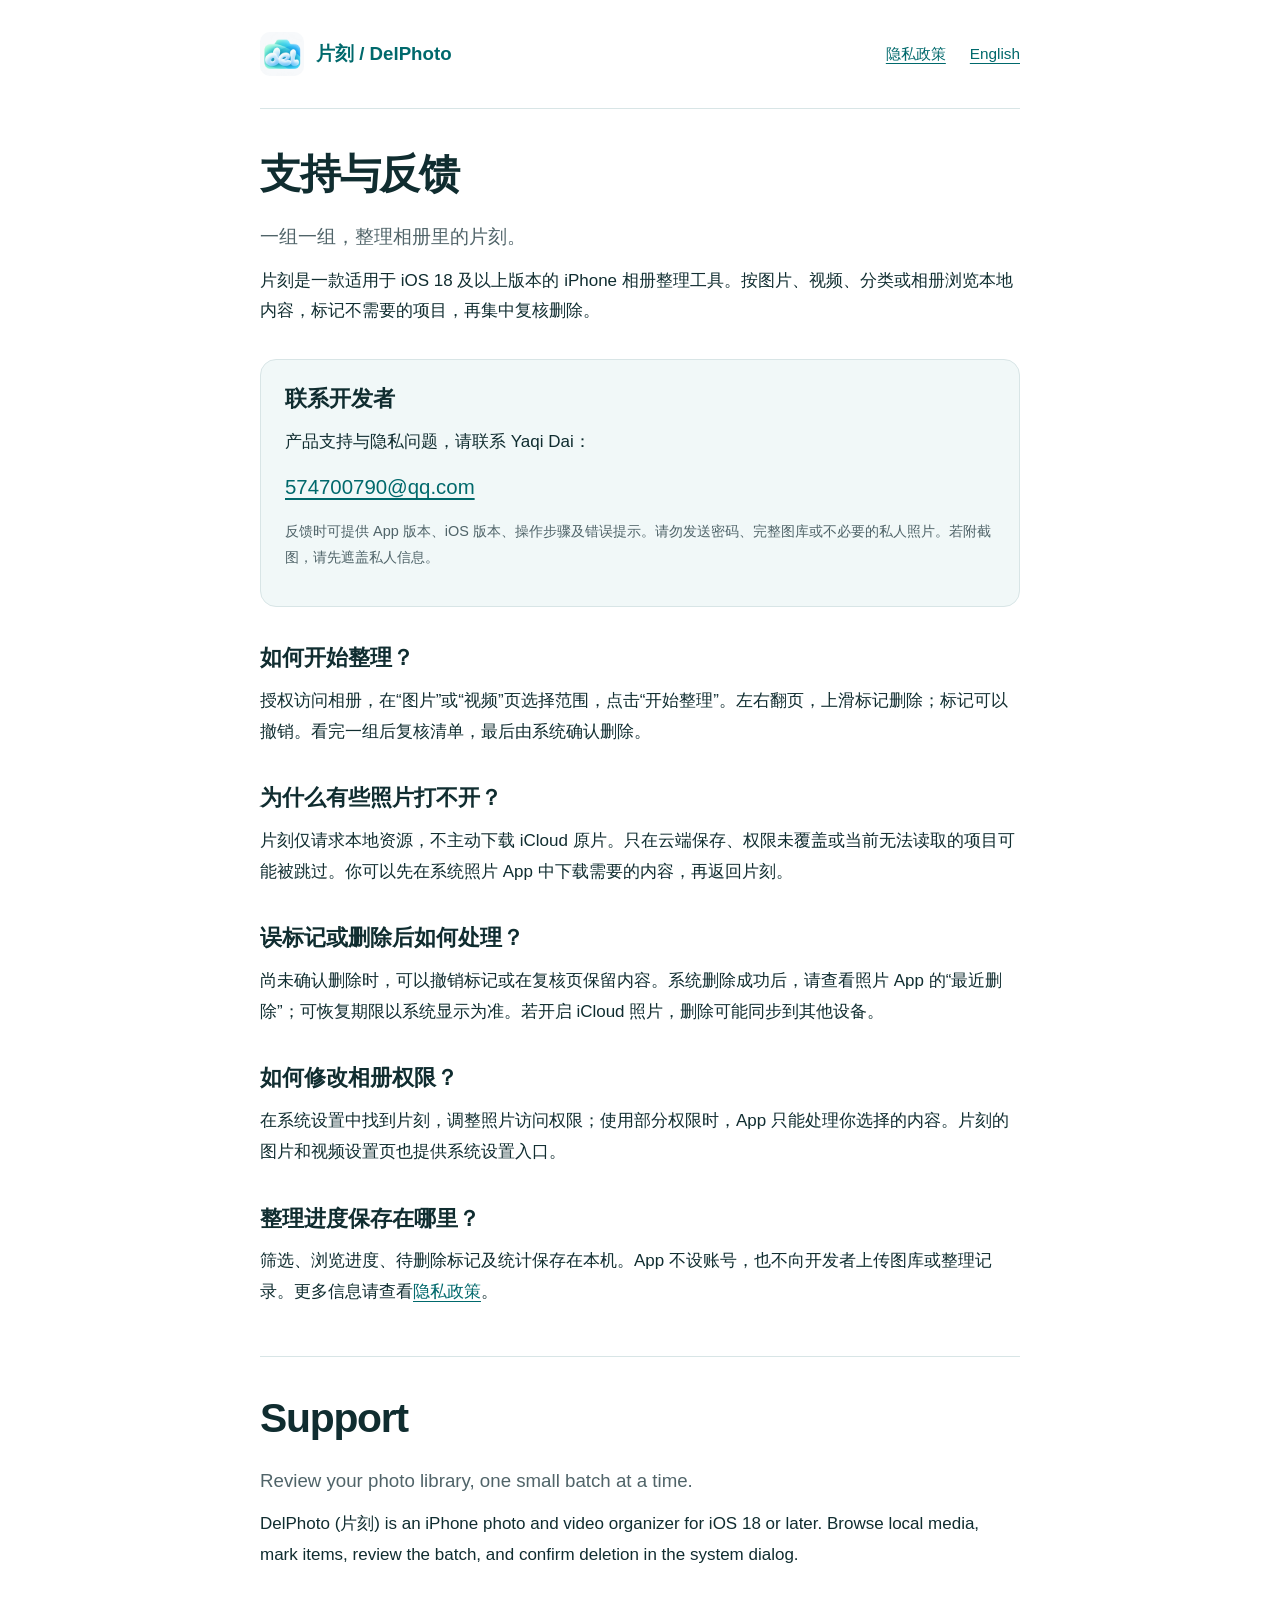
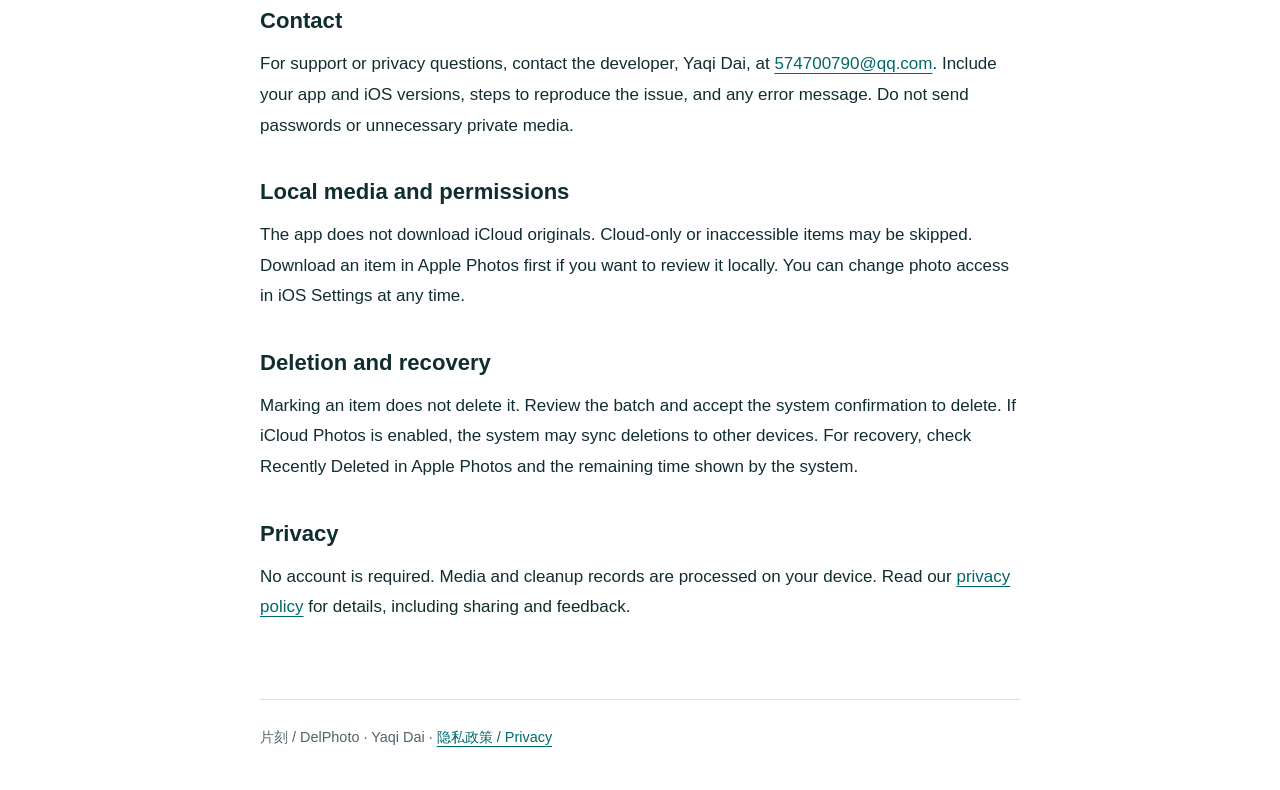
==== index.html @ 1871539f "Publish DelPhoto support and privacy pages" ====
<!doctype html>
<html lang="zh-CN"><head><meta charset="utf-8"><meta name="viewport" content="width=device-width,initial-scale=1"><title>片刻 · 支持与反馈</title><meta name="description" content="片刻（DelPhoto）iPhone 相册整理 App 的使用帮助、支持联系方式与隐私政策。"><link rel="icon" href="icon.png"><link rel="stylesheet" href="style.css"></head><body>
<header><a class="brand" href="./"><img src="icon.png" alt="">片刻 / DelPhoto</a><nav aria-label="页面导航"><a href="privacy.html">隐私政策</a><a href="#english" lang="en">English</a></nav></header>
<main><h1>支持与反馈</h1><p class="lead">一组一组，整理相册里的片刻。</p><p>片刻是一款适用于 iOS 18 及以上版本的 iPhone 相册整理工具。按图片、视频、分类或相册浏览本地内容，标记不需要的项目，再集中复核删除。</p>
<section class="contact"><h2>联系开发者</h2><p>产品支持与隐私问题，请联系 Yaqi Dai：</p><a class="email" href="mailto:574700790@qq.com">574700790@qq.com</a><p class="meta">反馈时可提供 App 版本、iOS 版本、操作步骤及错误提示。请勿发送密码、完整图库或不必要的私人照片。若附截图，请先遮盖私人信息。</p></section>
<h2>如何开始整理？</h2><p>授权访问相册，在“图片”或“视频”页选择范围，点击“开始整理”。左右翻页，上滑标记删除；标记可以撤销。看完一组后复核清单，最后由系统确认删除。</p>
<h2>为什么有些照片打不开？</h2><p>片刻仅请求本地资源，不主动下载 iCloud 原片。只在云端保存、权限未覆盖或当前无法读取的项目可能被跳过。你可以先在系统照片 App 中下载需要的内容，再返回片刻。</p>
<h2>误标记或删除后如何处理？</h2><p>尚未确认删除时，可以撤销标记或在复核页保留内容。系统删除成功后，请查看照片 App 的“最近删除”；可恢复期限以系统显示为准。若开启 iCloud 照片，删除可能同步到其他设备。</p>
<h2>如何修改相册权限？</h2><p>在系统设置中找到片刻，调整照片访问权限；使用部分权限时，App 只能处理你选择的内容。片刻的图片和视频设置页也提供系统设置入口。</p>
<h2>整理进度保存在哪里？</h2><p>筛选、浏览进度、待删除标记及统计保存在本机。App 不设账号，也不向开发者上传图库或整理记录。更多信息请查看<a href="privacy.html">隐私政策</a>。</p>
<section id="english" class="english" lang="en"><h1>Support</h1><p class="lead">Review your photo library, one small batch at a time.</p><p>DelPhoto (片刻) is an iPhone photo and video organizer for iOS 18 or later. Browse local media, mark items, review the batch, and confirm deletion in the system dialog.</p><h2>Contact</h2><p>For support or privacy questions, contact the developer, Yaqi Dai, at <a href="mailto:574700790@qq.com">574700790@qq.com</a>. Include your app and iOS versions, steps to reproduce the issue, and any error message. Do not send passwords or unnecessary private media.</p><h2>Local media and permissions</h2><p>The app does not download iCloud originals. Cloud-only or inaccessible items may be skipped. Download an item in Apple Photos first if you want to review it locally. You can change photo access in iOS Settings at any time.</p><h2>Deletion and recovery</h2><p>Marking an item does not delete it. Review the batch and accept the system confirmation to delete. If iCloud Photos is enabled, the system may sync deletions to other devices. For recovery, check Recently Deleted in Apple Photos and the remaining time shown by the system.</p><h2>Privacy</h2><p>No account is required. Media and cleanup records are processed on your device. Read our <a href="privacy.html#english">privacy policy</a> for details, including sharing and feedback.</p></section></main>
<footer>片刻 / DelPhoto · Yaqi Dai · <a href="privacy.html">隐私政策 / Privacy</a></footer></body></html>
---- style.css ----
:root{color-scheme:light dark;--ink:#102d30;--muted:#506469;--bg:#fff;--line:#d8e5e6;--accent:#00696c;--surface:#f1f8f8;font-family:-apple-system,BlinkMacSystemFont,"Segoe UI",sans-serif;font-size:17px;line-height:1.8}*{box-sizing:border-box}body{margin:0;background:var(--bg);color:var(--ink)}a{color:var(--accent);text-underline-offset:4px}a:hover{text-decoration-thickness:2px}a:focus-visible{outline:3px solid var(--accent);outline-offset:5px}header,main,footer{width:min(100% - 40px,760px);margin:auto}header{padding:32px 0;border-bottom:1px solid var(--line);display:flex;align-items:center;justify-content:space-between;gap:24px;flex-wrap:wrap}.brand{display:flex;gap:12px;align-items:center;text-decoration:none;font-weight:650;font-size:1.1rem}.brand img{width:44px;height:44px;border-radius:10px}nav{display:flex;gap:24px;font-size:.9rem}main{padding:40px 0 64px}h1{font-size:2.4rem;line-height:1.25;letter-spacing:-.03em;margin:0 0 20px}h2{font-size:1.3rem;line-height:1.4;margin:36px 0 12px}p{margin:12px 0}.lead{font-size:1.1rem;color:var(--muted)}.contact{background:var(--surface);border:1px solid var(--line);padding:24px;border-radius:16px;margin:32px 0}.contact h2{margin-top:0}.email{font-size:1.2rem;overflow-wrap:anywhere}.meta,footer{font-size:.85rem;color:var(--muted)}.english{border-top:1px solid var(--line);padding-top:36px;margin-top:48px}footer{border-top:1px solid var(--line);padding:24px 0 40px}li{margin:8px 0}@media(max-width:480px){h1{font-size:2rem}header{padding:24px 0}nav{gap:18px}}@media(prefers-color-scheme:dark){:root{--ink:#e9f3f3;--muted:#b1c3c5;--bg:#112326;--line:#355155;--accent:#78dcd7;--surface:#1b3438}}
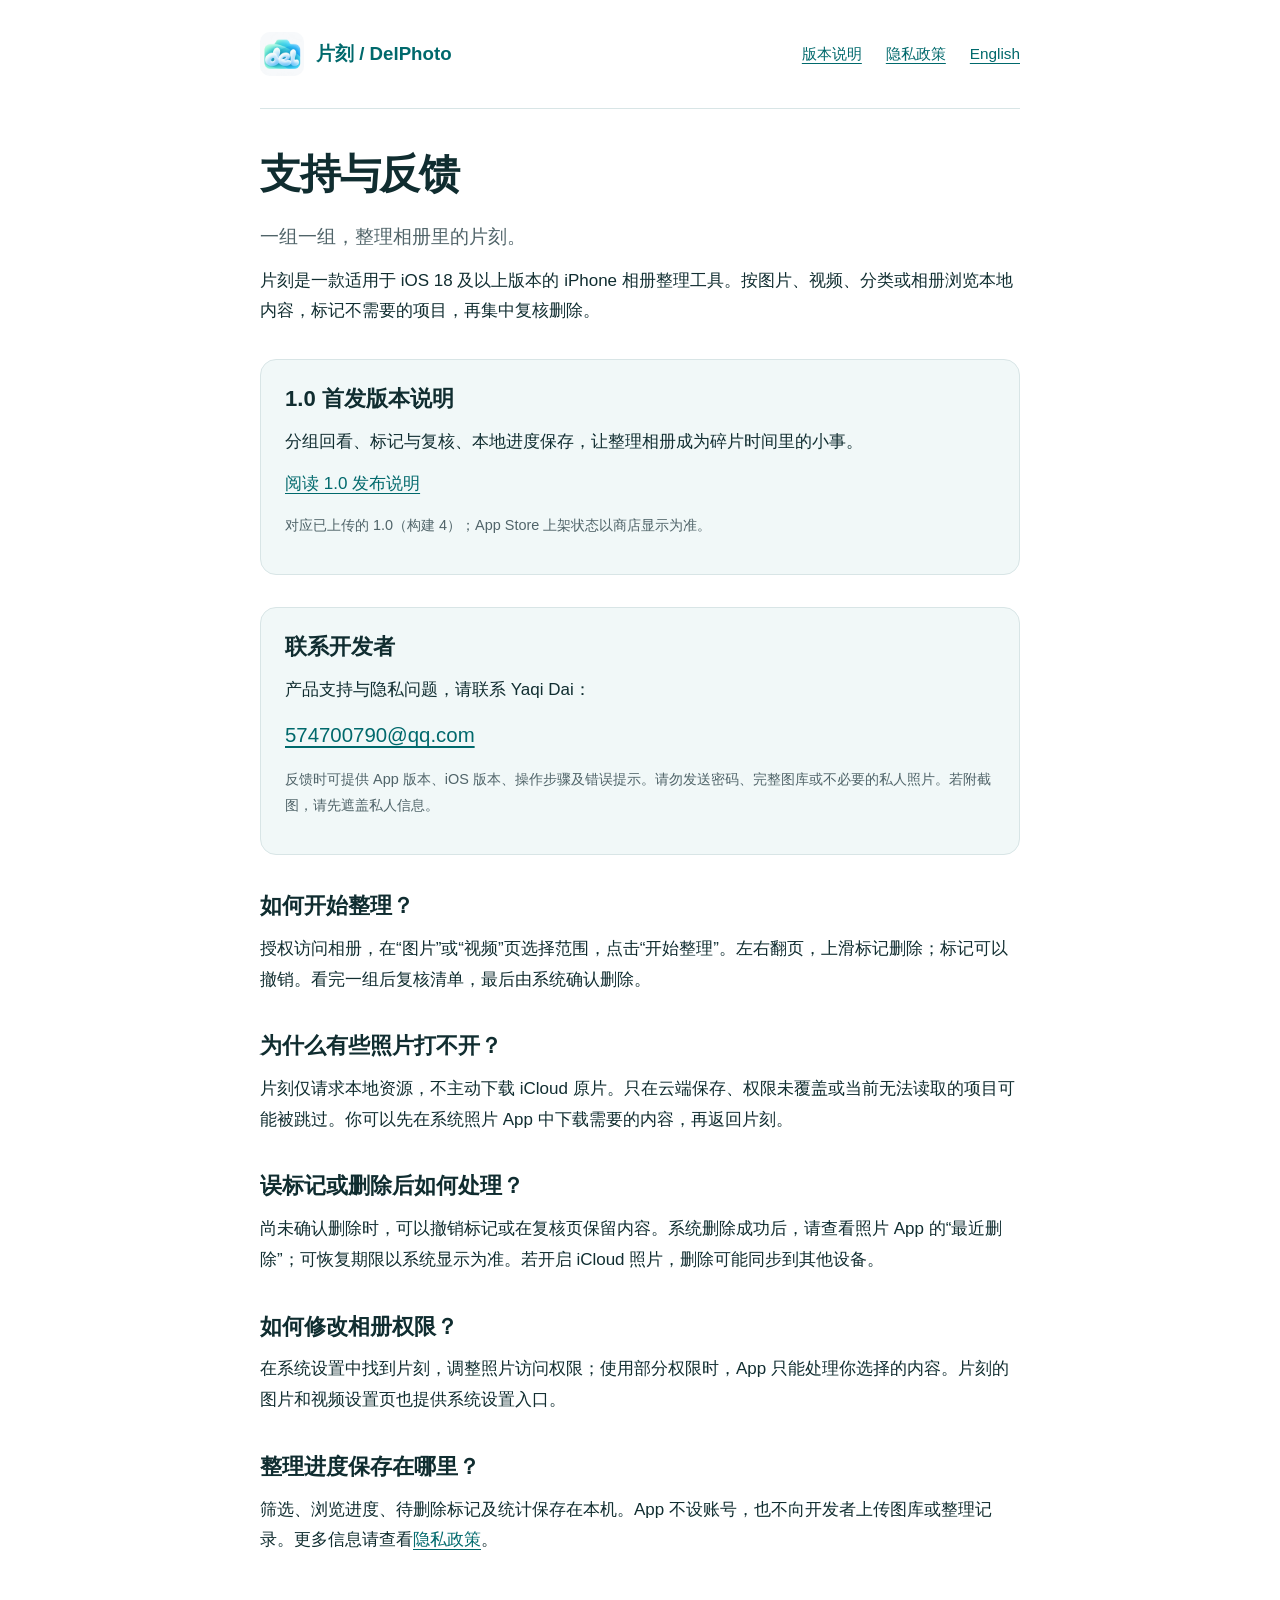
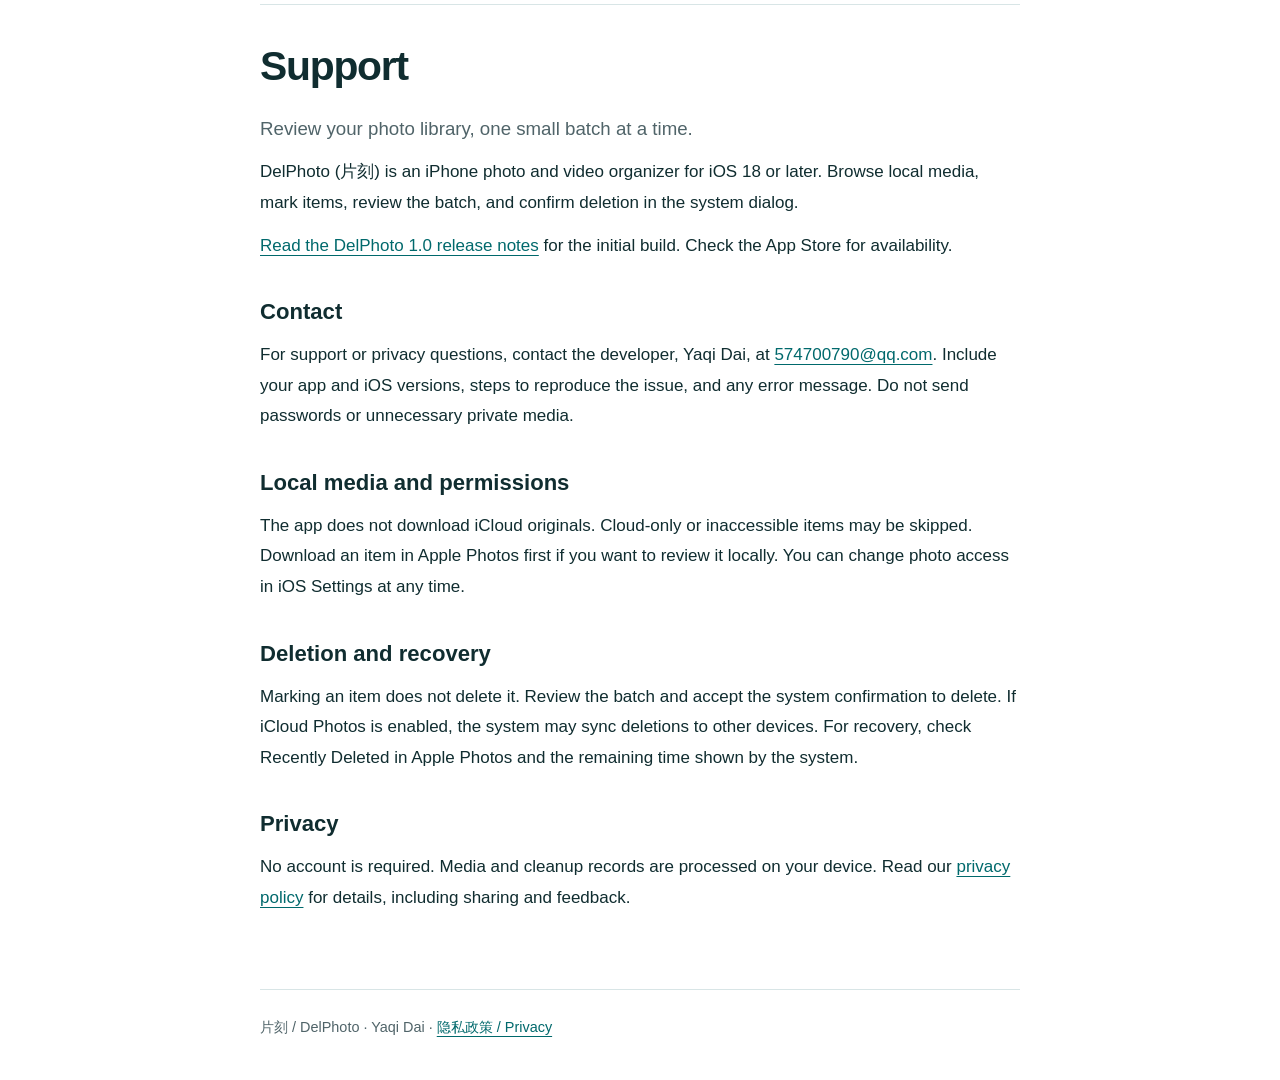
==== commit e88181ff: "docs: publish DelPhoto 1.0 release notes" ====
--- a/index.html
+++ b/index.html
@@ -1,12 +1,13 @@
 <!doctype html>
 <html lang="zh-CN"><head><meta charset="utf-8"><meta name="viewport" content="width=device-width,initial-scale=1"><title>片刻 · 支持与反馈</title><meta name="description" content="片刻（DelPhoto）iPhone 相册整理 App 的使用帮助、支持联系方式与隐私政策。"><link rel="icon" href="icon.png"><link rel="stylesheet" href="style.css"></head><body>
-<header><a class="brand" href="./"><img src="icon.png" alt="">片刻 / DelPhoto</a><nav aria-label="页面导航"><a href="privacy.html">隐私政策</a><a href="#english" lang="en">English</a></nav></header>
+<header><a class="brand" href="./"><img src="icon.png" alt="">片刻 / DelPhoto</a><nav aria-label="页面导航"><a href="releases.html">版本说明</a><a href="privacy.html">隐私政策</a><a href="#english" lang="en">English</a></nav></header>
 <main><h1>支持与反馈</h1><p class="lead">一组一组，整理相册里的片刻。</p><p>片刻是一款适用于 iOS 18 及以上版本的 iPhone 相册整理工具。按图片、视频、分类或相册浏览本地内容，标记不需要的项目，再集中复核删除。</p>
+<section class="contact" id="release-1-0"><h2>1.0 首发版本说明</h2><p>分组回看、标记与复核、本地进度保存，让整理相册成为碎片时间里的小事。</p><p><a href="releases.html">阅读 1.0 发布说明</a></p><p class="meta">对应已上传的 1.0（构建 4）；App Store 上架状态以商店显示为准。</p></section>
 <section class="contact"><h2>联系开发者</h2><p>产品支持与隐私问题，请联系 Yaqi Dai：</p><a class="email" href="mailto:574700790@qq.com">574700790@qq.com</a><p class="meta">反馈时可提供 App 版本、iOS 版本、操作步骤及错误提示。请勿发送密码、完整图库或不必要的私人照片。若附截图，请先遮盖私人信息。</p></section>
 <h2>如何开始整理？</h2><p>授权访问相册，在“图片”或“视频”页选择范围，点击“开始整理”。左右翻页，上滑标记删除；标记可以撤销。看完一组后复核清单，最后由系统确认删除。</p>
 <h2>为什么有些照片打不开？</h2><p>片刻仅请求本地资源，不主动下载 iCloud 原片。只在云端保存、权限未覆盖或当前无法读取的项目可能被跳过。你可以先在系统照片 App 中下载需要的内容，再返回片刻。</p>
 <h2>误标记或删除后如何处理？</h2><p>尚未确认删除时，可以撤销标记或在复核页保留内容。系统删除成功后，请查看照片 App 的“最近删除”；可恢复期限以系统显示为准。若开启 iCloud 照片，删除可能同步到其他设备。</p>
 <h2>如何修改相册权限？</h2><p>在系统设置中找到片刻，调整照片访问权限；使用部分权限时，App 只能处理你选择的内容。片刻的图片和视频设置页也提供系统设置入口。</p>
 <h2>整理进度保存在哪里？</h2><p>筛选、浏览进度、待删除标记及统计保存在本机。App 不设账号，也不向开发者上传图库或整理记录。更多信息请查看<a href="privacy.html">隐私政策</a>。</p>
-<section id="english" class="english" lang="en"><h1>Support</h1><p class="lead">Review your photo library, one small batch at a time.</p><p>DelPhoto (片刻) is an iPhone photo and video organizer for iOS 18 or later. Browse local media, mark items, review the batch, and confirm deletion in the system dialog.</p><h2>Contact</h2><p>For support or privacy questions, contact the developer, Yaqi Dai, at <a href="mailto:574700790@qq.com">574700790@qq.com</a>. Include your app and iOS versions, steps to reproduce the issue, and any error message. Do not send passwords or unnecessary private media.</p><h2>Local media and permissions</h2><p>The app does not download iCloud originals. Cloud-only or inaccessible items may be skipped. Download an item in Apple Photos first if you want to review it locally. You can change photo access in iOS Settings at any time.</p><h2>Deletion and recovery</h2><p>Marking an item does not delete it. Review the batch and accept the system confirmation to delete. If iCloud Photos is enabled, the system may sync deletions to other devices. For recovery, check Recently Deleted in Apple Photos and the remaining time shown by the system.</p><h2>Privacy</h2><p>No account is required. Media and cleanup records are processed on your device. Read our <a href="privacy.html#english">privacy policy</a> for details, including sharing and feedback.</p></section></main>
+<section id="english" class="english" lang="en"><h1>Support</h1><p class="lead">Review your photo library, one small batch at a time.</p><p>DelPhoto (片刻) is an iPhone photo and video organizer for iOS 18 or later. Browse local media, mark items, review the batch, and confirm deletion in the system dialog.</p><p><a href="releases.html#english">Read the DelPhoto 1.0 release notes</a> for the initial build. Check the App Store for availability.</p><h2>Contact</h2><p>For support or privacy questions, contact the developer, Yaqi Dai, at <a href="mailto:574700790@qq.com">574700790@qq.com</a>. Include your app and iOS versions, steps to reproduce the issue, and any error message. Do not send passwords or unnecessary private media.</p><h2>Local media and permissions</h2><p>The app does not download iCloud originals. Cloud-only or inaccessible items may be skipped. Download an item in Apple Photos first if you want to review it locally. You can change photo access in iOS Settings at any time.</p><h2>Deletion and recovery</h2><p>Marking an item does not delete it. Review the batch and accept the system confirmation to delete. If iCloud Photos is enabled, the system may sync deletions to other devices. For recovery, check Recently Deleted in Apple Photos and the remaining time shown by the system.</p><h2>Privacy</h2><p>No account is required. Media and cleanup records are processed on your device. Read our <a href="privacy.html#english">privacy policy</a> for details, including sharing and feedback.</p></section></main>
 <footer>片刻 / DelPhoto · Yaqi Dai · <a href="privacy.html">隐私政策 / Privacy</a></footer></body></html>
